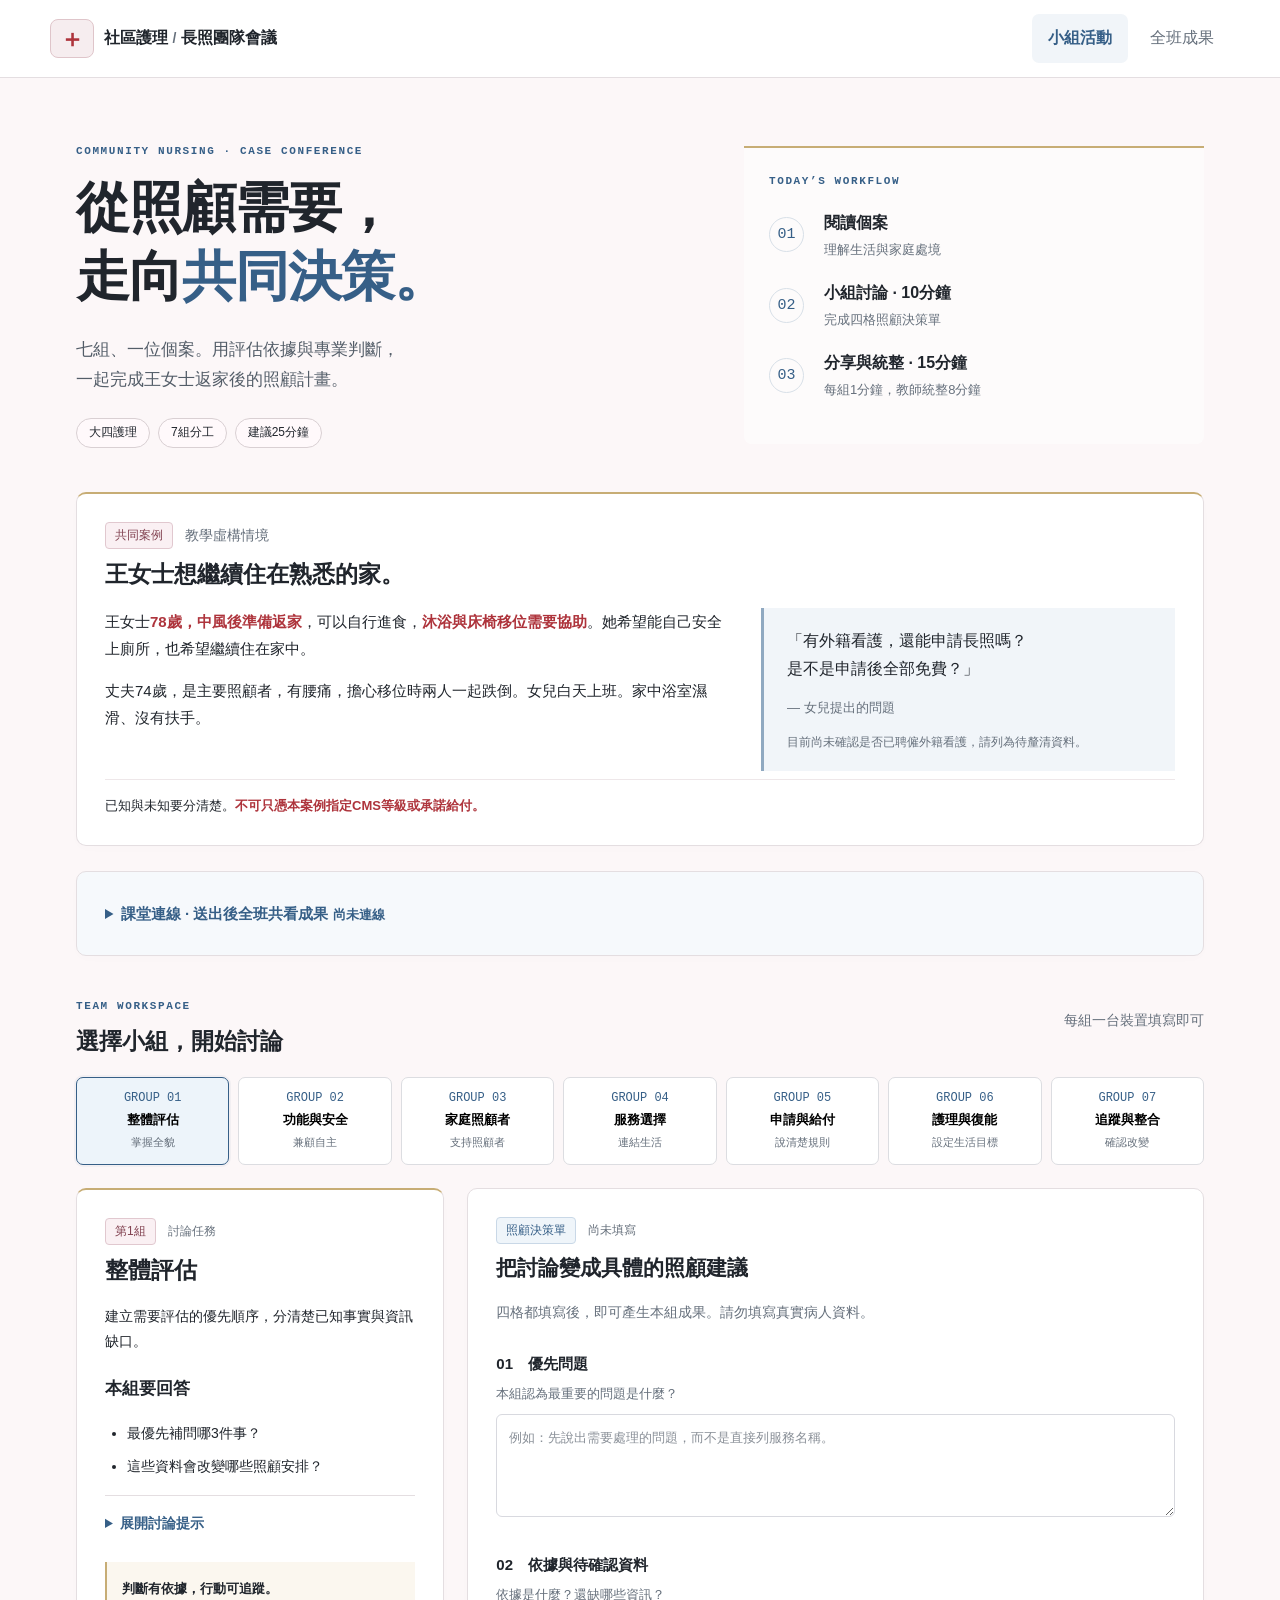
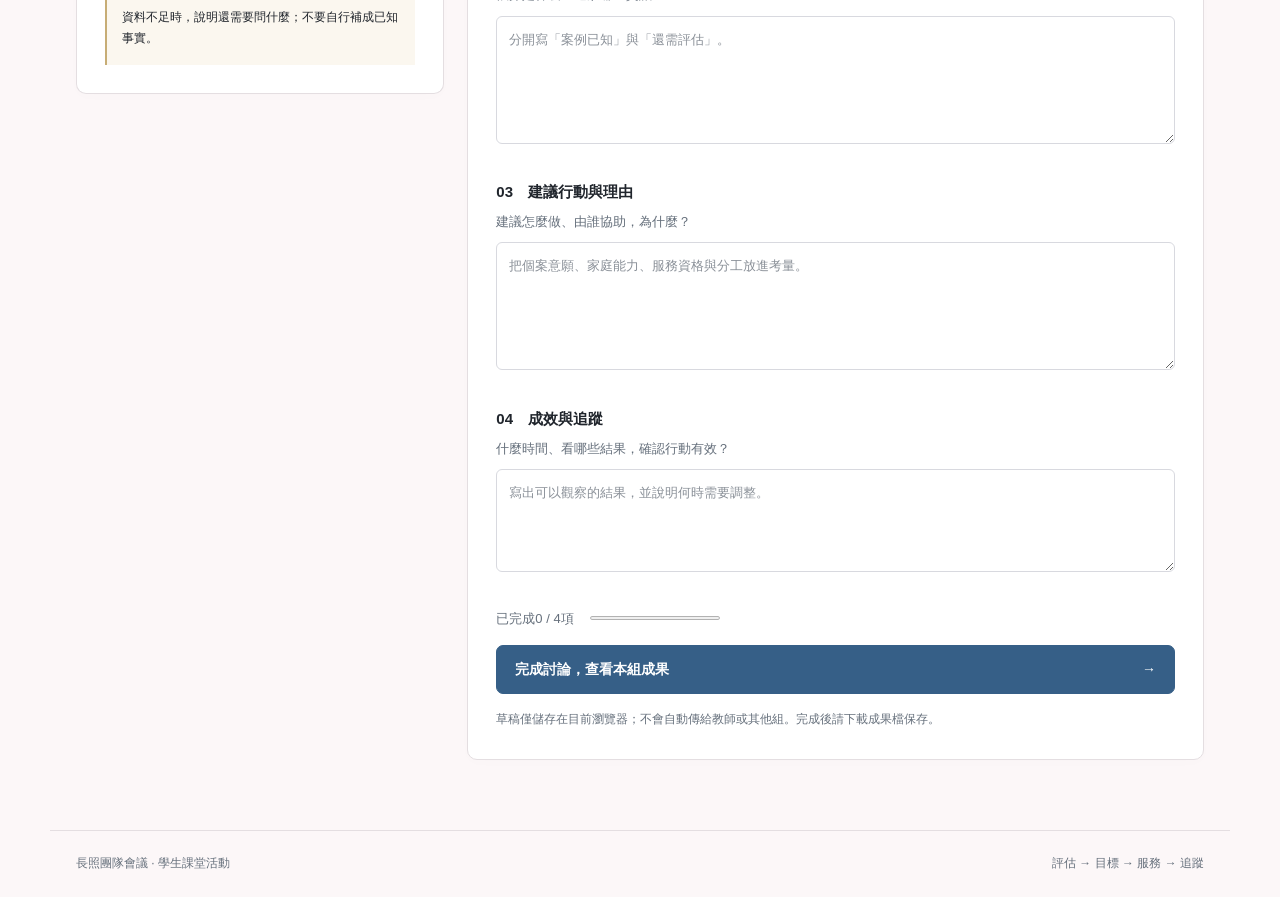
==== index.html @ e054b3e8 "Build seven-group long-term care classroom activity with shared results" ====
<!doctype html>
<html lang="zh-Hant">
<head><meta charset="utf-8"><meta name="viewport" content="width=device-width,initial-scale=1"><meta name="theme-color" content="#fcf6f7"><meta name="description" content="大四護理學生七組長期照護團隊會議：討論、完成照顧決策單並立即查看成果。"><title>長照團隊會議｜課堂協作</title><link rel="stylesheet" href="style.css"><script defer src="config.js"></script><script defer src="activity.js"></script><script defer src="app.js"></script></head>
<body>
<a class="skip" href="#workspace">跳到討論任務</a>
<header><a class="brand" href="#"><span class="brand-icon" aria-hidden="true">＋</span><span>社區護理 <span class="muted">/</span> 長照團隊會議</span></a><nav aria-label="活動模式"><button id="studentTab" class="tab active" aria-pressed="true">小組活動</button><button id="teacherTab" class="tab" aria-pressed="false">全班成果</button></nav></header>
<main>
<section class="hero"><div><p class="eyebrow">COMMUNITY NURSING · CASE CONFERENCE</p><h1>從照顧需要，<br>走向<span class="blue">共同決策。</span></h1><p class="intro">七組、一位個案。用評估依據與專業判斷，<br class="desktop">一起完成王女士返家後的照顧計畫。</p><div class="pills"><span>大四護理</span><span>7組分工</span><span>建議25分鐘</span></div></div><aside class="route"><p class="eyebrow">TODAY’S WORKFLOW</p><ol><li><span>01</span><div><b>閱讀個案</b><small>理解生活與家庭處境</small></div></li><li><span>02</span><div><b>小組討論 · 10分鐘</b><small>完成四格照顧決策單</small></div></li><li><span>03</span><div><b>分享與統整 · 15分鐘</b><small>每組1分鐘，教師統整8分鐘</small></div></li></ol></aside></section>
<section class="case card" aria-labelledby="caseTitle"><div class="section-label"><span class="tag">共同案例</span><span class="muted">教學虛構情境</span></div><h2 id="caseTitle">王女士想繼續住在熟悉的家。</h2><div class="case-grid"><div><p>王女士<strong>78歲，中風後準備返家</strong>，可以自行進食，<strong>沐浴與床椅移位需要協助</strong>。她希望能自己安全上廁所，也希望繼續住在家中。</p><p>丈夫74歲，是主要照顧者，有腰痛，擔心移位時兩人一起跌倒。女兒白天上班。家中浴室濕滑、沒有扶手。</p></div><blockquote>「有外籍看護，還能申請長照嗎？<br>是不是申請後全部免費？」<cite>— 女兒提出的問題</cite><small>目前尚未確認是否已聘僱外籍看護，請列為待釐清資料。</small></blockquote></div><p class="case-note">已知與未知要分清楚。<strong>不可只憑本案例指定CMS等級或承諾給付。</strong></p></section>
<section id="studentView"><div class="section-head" id="workspace"><div><p class="eyebrow">TEAM WORKSPACE</p><h2>選擇小組，開始討論</h2></div><p class="muted">每組一台裝置填寫即可</p></div><div id="groupPicker" class="group-grid" aria-label="選擇組別"></div>
<div class="work-layout"><aside class="mission card"><div class="section-label"><span id="groupTag" class="tag"></span><span>討論任務</span></div><h2 id="missionTitle"></h2><p id="missionDescription"></p><h3>本組要回答</h3><ul id="missionQuestions"></ul><details><summary>展開討論提示</summary><p id="missionHint"></p></details><div class="principle"><b>判斷有依據，行動可追蹤。</b><p>資料不足時，說明還需要問什麼；不要自行補成已知事實。</p></div></aside>
<section class="decision card" aria-labelledby="decisionTitle"><div class="section-label"><span class="tag blue-tag">照顧決策單</span><span id="saveStatus" role="status">尚未填寫</span></div><h2 id="decisionTitle">把討論變成具體的照顧建議</h2><p class="muted">四格都填寫後，即可產生本組成果。請勿填寫真實病人資料。</p><form id="decisionForm"><label class="field"><span><b>01　優先問題</b><small>本組認為最重要的問題是什麼？</small></span><textarea id="problem" name="problem" rows="3" required maxlength="1500" placeholder="例如：先說出需要處理的問題，而不是直接列服務名稱。"></textarea></label><label class="field"><span><b>02　依據與待確認資料</b><small>依據是什麼？還缺哪些資訊？</small></span><textarea id="evidence" name="evidence" rows="4" required maxlength="1500" placeholder="分開寫「案例已知」與「還需評估」。"></textarea></label><label class="field"><span><b>03　建議行動與理由</b><small>建議怎麼做、由誰協助，為什麼？</small></span><textarea id="action" name="action" rows="4" required maxlength="1500" placeholder="把個案意願、家庭能力、服務資格與分工放進考量。"></textarea></label><label class="field"><span><b>04　成效與追蹤</b><small>什麼時間、看哪些結果，確認行動有效？</small></span><textarea id="outcome" name="outcome" rows="3" required maxlength="1500" placeholder="寫出可以觀察的結果，並說明何時需要調整。"></textarea></label><div class="completion"><span id="progressText">已完成0 / 4項</span><progress id="progress" max="4" value="0" aria-label="填寫進度"></progress></div><p id="formError" class="error" role="alert"></p><button class="primary wide" type="submit">完成討論，查看本組成果 <span aria-hidden="true">→</span></button></form><p class="local-note">草稿僅儲存在目前瀏覽器；不會自動傳給教師或其他組。完成後請下載成果檔保存。</p></section></div>
<section id="result" class="card result" hidden tabindex="-1" aria-labelledby="resultTitle"><div class="section-label"><span class="tag">討論已完成</span><span id="resultDate" class="muted"></span></div><h2 id="resultTitle"></h2><p class="muted">這是你們的討論紀錄。以下參考思路供比較與修正，沒有自動判分。</p><div id="resultCards" class="result-grid"></div><div class="statement"><h3>一分鐘口頭報告</h3><p id="reportSentence"></p></div><details class="reference"><summary>完成後對照：本組參考思路</summary><ul id="referenceList"></ul></details><section class="self-review"><h3>成果自我檢視</h3><p class="muted">逐項確認，可回到上方修改後重新產生成果。</p><div id="reviewList"></div><p id="reviewStatus" role="status"></p></section><div class="actions"><button id="downloadJson" class="primary">下載成果檔（交給教師）</button><button id="downloadMd" class="secondary">下載文字紀錄</button><button id="printResult" class="secondary">列印 / 存成PDF</button><button id="editResult" class="text-button">回到決策單修改</button></div></section></section>
<section id="teacherView" hidden><div class="section-head"><div><p class="eyebrow">CLASS SYNTHESIS</p><h2>七組成果，共同拼成照顧計畫</h2></div><span id="classCount" class="tag">0 / 7組</span></div><section class="card import-card"><h3>全班都能查看七組成果</h3><p>連線後，這裡顯示已送出的成果，<strong>每15秒自動更新</strong>，也可手動重新整理。各組可比較不同觀點，但無法直接修改別組已送出的內容。</p><details><summary>未連線時：用下載檔彙整</summary><p>收集各組JSON成果檔匯入，可在本機彙整；同組重複匯入保留較新版本。連線模式只顯示伺服器成果。</p><label class="file-label">選擇成果檔<input id="importFiles" type="file" accept=".json,application/json" multiple></label><p id="importStatus" role="status"></p></details><button id="downloadClass" class="secondary">下載全班彙整文字</button><details><summary>課堂分享方式</summary><ol><li>每組完成四格決策單，產生成果並送出至全班。</li><li>切換「全班成果」，閱讀其他組的問題、依據與建議。</li><li>各組1分鐘報告，教師依評估→目標→服務→追蹤整合。</li></ol></details></section><div id="classResults" class="class-grid"></div><aside class="card synthesis"><h3>一起討論</h3><p>建議是否回應王女士的意願？家屬做得到嗎？哪些資料還沒確認？服務開始後，要看什麼結果？</p><p class="muted">「資料不足而提出補評估」也是專業判斷。可依判斷依據、可行性、尊重個案與追蹤方式給予回饋。</p></aside></section>
</main><footer><span>長照團隊會議 · 學生課堂活動</span><span>評估 → 目標 → 服務 → 追蹤</span></footer><div id="toast" class="toast" role="status" hidden></div>
</body></html>
---- style.css ----
:root{--bg:#fcf7f8;--paper:#fff;--ink:#20252c;--muted:#66707c;--blue:#365f87;--gold:#c7ad75;--red:#ae343c;--line:#e4dee1;--soft:#f1f5f9}*{box-sizing:border-box}html{scroll-behavior:smooth;scroll-padding-top:95px}body{margin:0;background:var(--bg);color:var(--ink);font:16px/1.8 -apple-system,BlinkMacSystemFont,"Segoe UI","Microsoft JhengHei",sans-serif}button,input,textarea{font:inherit}button,a,label.file-label{touch-action:manipulation}button{cursor:pointer}button:disabled{opacity:.55;cursor:wait}button:focus-visible,a:focus-visible,summary:focus-visible,input:focus-visible,textarea:focus-visible{outline:3px solid #537eae;outline-offset:4px}a{color:var(--blue)}button{border-radius:7px}header{height:78px;border-bottom:1px solid var(--line);display:flex;align-items:center;justify-content:space-between;gap:15px;padding:0 max(25px,calc((100vw - 1180px)/2));background:rgba(255,255,255,.97);position:sticky;top:0;z-index:5}.brand{text-decoration:none;color:var(--ink);font-weight:700;display:flex;align-items:center;gap:10px;line-height:1.4}.brand-icon{background:#f6edef;color:var(--red);border:1px solid #dfc5ca;border-radius:8px;padding:2px 9px;font-size:24px}nav{display:flex;gap:6px}.tab{border:0;background:transparent;color:var(--muted);padding:10px 16px}.tab.active{background:var(--soft);color:var(--blue);font-weight:700}main{max-width:1180px;margin:auto;padding:0 26px 70px}.hero{display:grid;grid-template-columns:1.3fr 1fr;gap:70px;padding:65px 0 44px;align-items:center}.eyebrow{font:600 11px/1.6 ui-monospace,Consolas,monospace;letter-spacing:1.6px;color:var(--blue);margin:0 0 12px}h1{font-size:clamp(34px,4.3vw,54px);line-height:1.28;letter-spacing:-1px;margin:0 0 24px}h2{font-size:23px;line-height:1.5;margin:8px 0 16px}h3{font-size:17px;margin:20px 0 10px}p{margin:0 0 15px}.blue{color:var(--blue)}.intro{color:#535d68;font-size:17px}.muted{color:var(--muted);font-size:14px}.pills{display:flex;gap:8px;margin-top:22px;flex-wrap:wrap}.pills span{font-size:12px;padding:3px 12px;border:1px solid #d9d0d3;border-radius:30px;background:#fff9fb}.route{border-top:2px solid var(--gold);padding:25px;background:#ffffff8c;border-radius:0 0 8px 8px}.route ol{list-style:none;padding:0;margin:18px 0 0}.route li{display:flex;gap:20px;align-items:center;margin:18px 0}.route li>span{font:15px ui-monospace,monospace;color:var(--blue);border:1px solid #d8e0e8;border-radius:50%;width:35px;height:35px;display:grid;place-items:center;flex:none}.route small{display:block;color:var(--muted);font-size:13px}.card{background:var(--paper);border:1px solid var(--line);border-radius:10px;padding:28px;box-shadow:0 3px 12px #25233003}.case{border-top:2px solid var(--gold)}.section-label{display:flex;align-items:center;gap:12px;font-size:12px;color:var(--muted);flex-wrap:wrap}.tag{display:inline-block;border:1px solid #e1c8cf;background:#faf0f3;color:#824251;border-radius:4px;font-size:12px;padding:2px 9px}.blue-tag{background:#eff5fa;border-color:#c9d8e7;color:var(--blue)}.case-grid{display:grid;grid-template-columns:1.5fr 1fr;gap:35px}.case p{font-size:15px}strong{color:var(--red);font-weight:750}blockquote{margin:0;background:var(--soft);border-left:3px solid #90a9c1;padding:19px 23px;font-size:16px}cite{display:block;font-style:normal;font-size:13px;color:var(--muted);margin:12px 0}blockquote small{display:block;font-size:12px;line-height:1.7;color:var(--muted)}.case-note{margin:8px 0 0!important;border-top:1px solid #eee7e9;padding-top:14px;font-size:13px!important}.section-head{display:flex;align-items:center;justify-content:space-between;gap:20px;margin:42px 0 18px}.section-head h2{margin-bottom:0}.section-head .eyebrow{margin-bottom:6px}.group-grid{display:grid;grid-template-columns:repeat(7,1fr);gap:9px;margin-bottom:23px}.group-button{border:1px solid #dcdde1;background:#fff;padding:13px 5px;text-align:left;display:flex;flex-direction:column;align-items:center;line-height:1.5;gap:5px}.group-button small{color:var(--muted);font-size:11px}.group-button b{font-size:13px}.group-button.active{border:1.5px solid var(--blue);background:#edf4fa;box-shadow:0 0 0 2px #365f870c}.group-button>span{font:12px ui-monospace,monospace;color:var(--blue)}.work-layout{display:grid;grid-template-columns:.8fr 1.6fr;gap:23px;align-items:start}.mission{position:sticky;top:100px;border-top:2px solid var(--gold)}.mission p,.mission li{font-size:14px}.mission ul{padding-left:22px}.mission li{margin:8px 0}.mission details{border-top:1px solid var(--line);padding-top:15px}summary{cursor:pointer;color:var(--blue);font-weight:600;font-size:14px}details p{margin-top:12px}.principle{background:#fbf7ef;border-left:2px solid var(--gold);padding:15px;margin-top:26px;font-size:13px}.principle p{font-size:12px;margin:6px 0 0}.decision h2{font-size:21px}.field{display:block;margin:25px 0}.field span{display:block;margin-bottom:9px}.field b{font-size:15px}.field small{display:block;font-size:13px;color:var(--muted);margin:3px 0 0}textarea,input{border:1px solid #d8d9df;border-radius:6px;background:#fff;color:var(--ink);padding:12px;width:100%;font-size:15px}textarea{resize:vertical;min-height:100px;line-height:1.7}textarea::placeholder{color:#8a9098;font-size:13px}.completion{display:flex;align-items:center;gap:16px;color:var(--muted);font-size:13px;margin-bottom:15px}progress{width:130px;height:8px;accent-color:var(--blue)}.primary{background:var(--blue);color:#fff;border:1px solid var(--blue);padding:11px 18px;font-size:14px;font-weight:600}.primary:hover{background:#284d71}.secondary,.file-label{background:#fff;border:1px solid #ced7e1;padding:10px 16px;color:var(--blue);font-size:14px;display:inline-block;cursor:pointer}.secondary:hover{background:var(--soft)}.wide{width:100%;display:flex;justify-content:space-between}.text-button{border:0;background:none;color:var(--blue);text-decoration:underline;font-size:14px;padding:10px}.local-note{font-size:12px;color:var(--muted);margin:15px 0 0}.error{color:var(--red);font-size:14px}.result{margin-top:30px;border-top:3px solid var(--blue)}.result-grid{display:grid;grid-template-columns:1fr 1fr;gap:15px;margin-top:24px}.answer-card{border:1px solid var(--line);padding:20px;border-radius:6px;min-width:0}.answer-card h3{margin:0 0 10px;font-size:14px;color:var(--blue)}.answer-card p,.statement p,.class-answer{white-space:pre-wrap;overflow-wrap:anywhere;font-size:15px}.statement{background:#f8f4ec;border-left:3px solid var(--gold);padding:18px 22px;margin:24px 0}.statement h3{margin-top:0}.statement p{margin-bottom:0}.reference{border:1px solid #dbe4ed;border-radius:7px;padding:18px 22px}.reference li{font-size:14px;margin:10px 0}.self-review{margin:25px 0}.check{display:flex;align-items:flex-start;gap:10px;margin:10px 0;font-size:14px}.check input{width:17px;height:17px;flex:none;margin-top:5px;accent-color:var(--blue)}.actions{display:flex;gap:10px;flex-wrap:wrap;border-top:1px solid var(--line);padding-top:22px}footer{max-width:1180px;margin:auto;border-top:1px solid var(--line);padding:22px 26px;display:flex;justify-content:space-between;color:var(--muted);font-size:12px}.toast{position:fixed;bottom:25px;left:50%;transform:translateX(-50%);background:#263748;color:#fff;padding:13px 24px;border-radius:8px;box-shadow:0 4px 20px #0002;z-index:20;max-width:90vw}.skip{position:fixed;left:10px;top:-100px;z-index:99;background:#fff;padding:10px}.skip:focus{top:10px}.import-card p{font-size:14px}.file-label{position:relative;overflow:hidden;border-radius:6px;margin-right:10px}.file-label input{position:absolute;inset:0;opacity:0;cursor:pointer}.class-grid{display:grid;grid-template-columns:1fr 1fr;gap:20px;margin-top:25px}.class-card{border-top:2px solid var(--gold)}.class-card.empty{background:transparent;border-style:dashed;box-shadow:none}.class-card h3{margin-top:0;font-size:19px}.class-card h4{font-size:13px;color:var(--blue);margin:16px 0 5px}.class-card .class-answer{font-size:14px}.synthesis{margin-top:25px}.connection{margin:25px 0 0;background:#f6f9fc}.connection summary{font-size:15px}.connection-grid{display:grid;grid-template-columns:1fr 1fr;gap:16px;margin:15px 0}.connection label{font-size:13px}.connection input{margin-top:5px}.status-dot{font-size:13px;color:var(--blue)}.sync-bar{display:flex;gap:12px;align-items:center;flex-wrap:wrap;margin:15px 0}.sync-help{font-size:13px;color:var(--muted)}[hidden]{display:none!important}
@media(max-width:850px){.hero{gap:25px;padding:40px 0;grid-template-columns:1.15fr 1fr}.group-grid{grid-template-columns:repeat(4,1fr)}.work-layout{grid-template-columns:1fr}.mission{position:static}.case-grid{grid-template-columns:1fr;gap:12px}.mission ul{display:flex;gap:30px;flex-wrap:wrap}.mission h2{font-size:21px}.mission .principle{margin-top:16px}.mission li{margin:0}.hero h1{font-size:38px}.brand{font-size:14px}.tab{padding:9px}.route{padding:18px}}
@media(max-width:560px){header{height:auto;min-height:75px;padding:13px 17px;align-items:flex-start;flex-direction:column;gap:10px;position:relative}nav{width:100%}.tab{flex:1;text-align:center}main{padding:0 17px 40px}.hero{grid-template-columns:1fr;padding:35px 0 25px;gap:22px}.hero h1{font-size:36px;margin-bottom:17px}.intro{font-size:15px}.route{padding:15px 20px}.route ol{margin-top:5px}.route li{margin:12px 0}.route .eyebrow{margin-bottom:0}.card{padding:22px 18px}.case h2{font-size:21px}.section-head{align-items:flex-start;flex-direction:column;gap:0}.section-head>p{margin-top:7px}.group-grid{gap:7px}.group-button b{font-size:12px}.group-button{padding:11px 2px}.result-grid,.class-grid,.connection-grid{grid-template-columns:1fr}.result h2{font-size:21px}.actions{flex-direction:column}.actions button{width:100%}footer{display:block;padding:20px 17px}footer span{display:block}.desktop{display:none}.decision h2{font-size:20px}}
@media print{header,.hero,.case,#groupPicker,.work-layout,.connection,footer,.actions,.self-review,.reference,#studentView>.section-head,.import-card,.synthesis,.toast{display:none!important}body{background:white;font-size:12pt}main{max-width:none;padding:0}.card{box-shadow:none;border:1px solid #bbb;break-inside:avoid}.result{display:block;margin:0;border-top:2px solid #333}.result-grid{grid-template-columns:1fr 1fr}.answer-card{break-inside:avoid}.class-grid{display:block}.class-card{margin-bottom:20px}.class-card.empty{display:none}.statement{background:white}.result>p{font-size:10pt}}
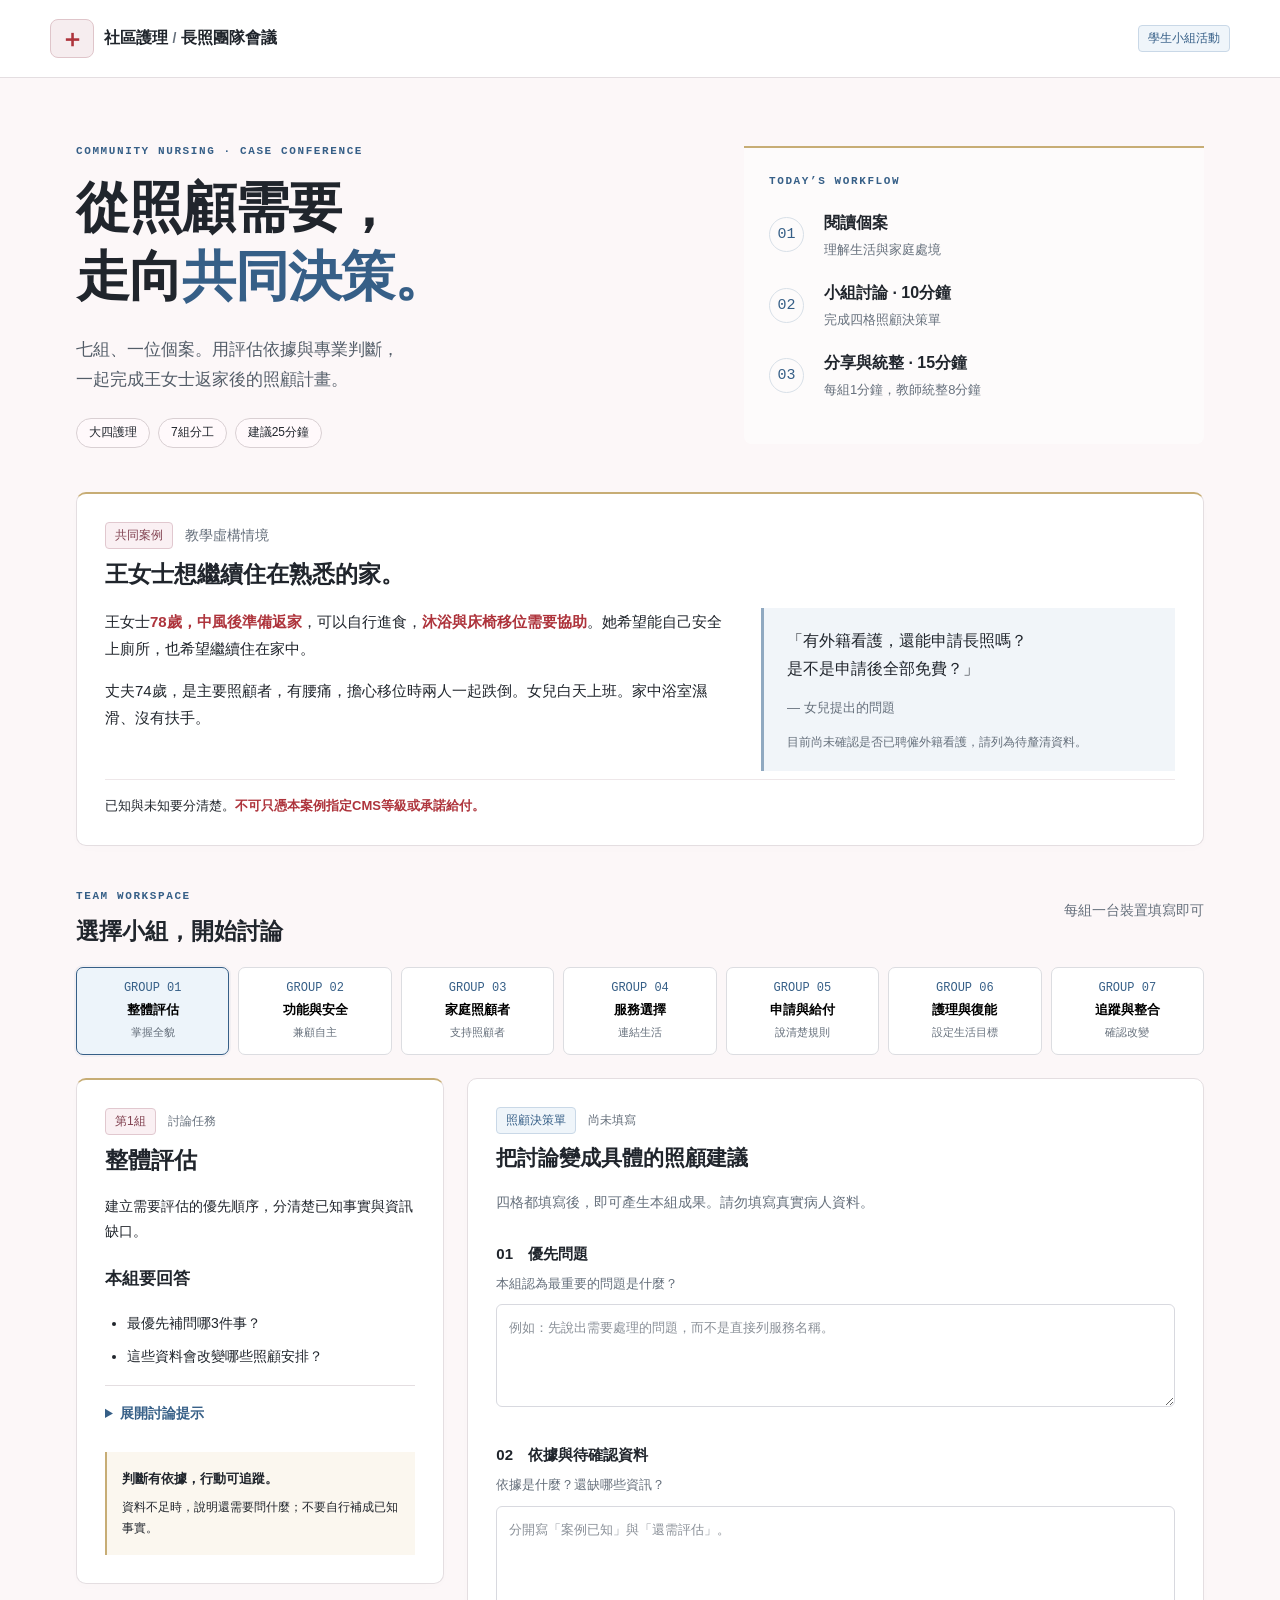
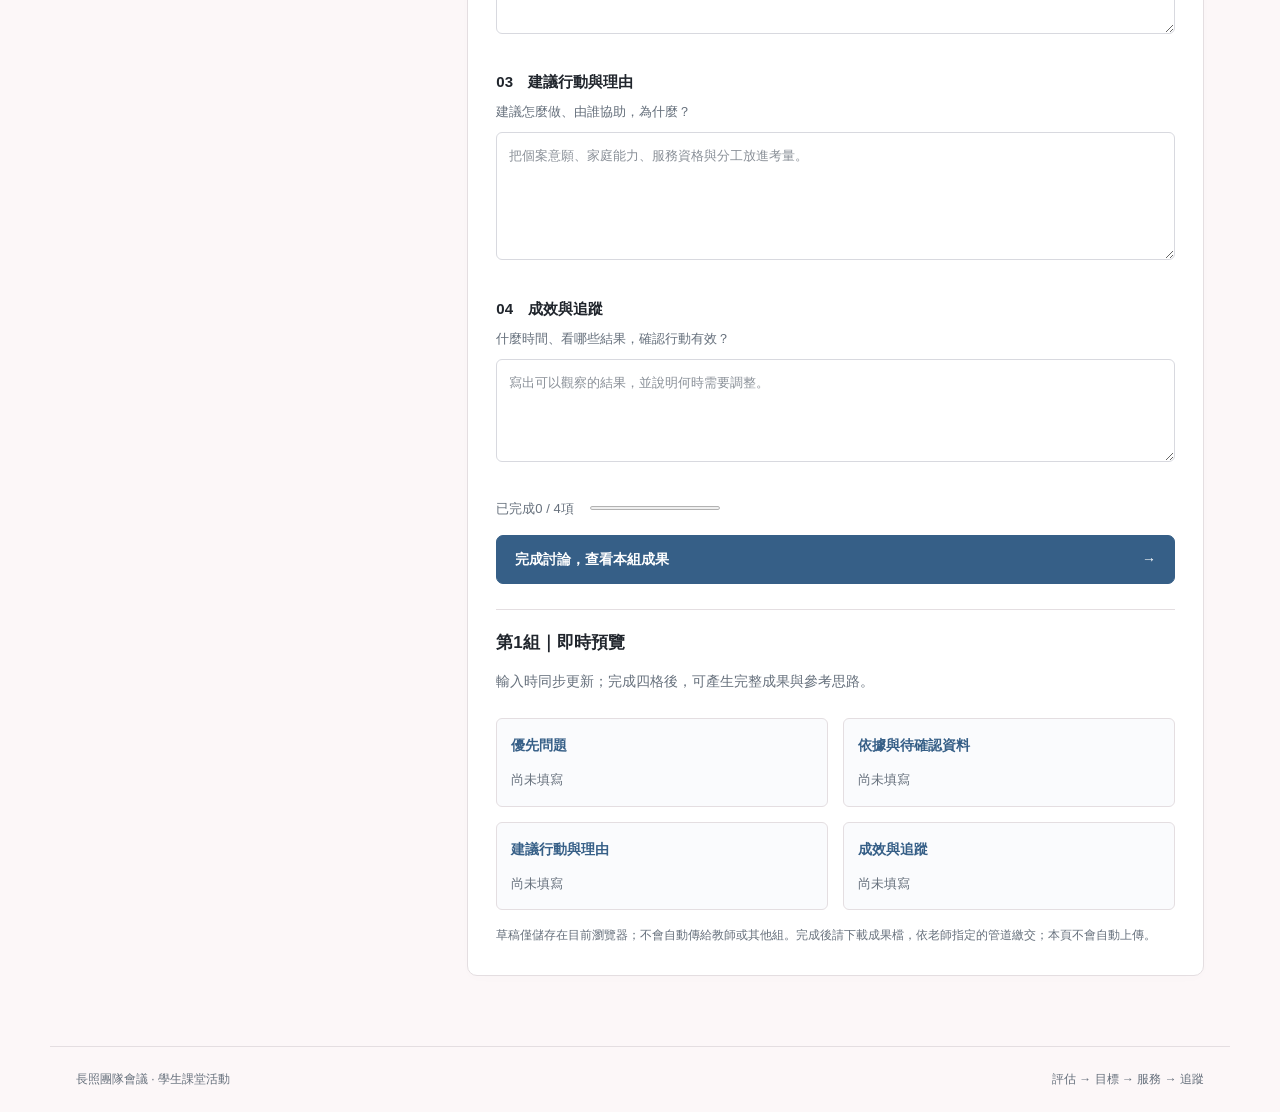
==== commit 5c963110: "Simplify to student live preview and private local teacher aggregation" ====
--- a/index.html
+++ b/index.html
@@ -1,16 +1,15 @@
 <!doctype html>
 <html lang="zh-Hant">
-<head><meta charset="utf-8"><meta name="viewport" content="width=device-width,initial-scale=1"><meta name="theme-color" content="#fcf6f7"><meta name="description" content="大四護理學生七組長期照護團隊會議：討論、完成照顧決策單並立即查看成果。"><title>長照團隊會議｜課堂協作</title><link rel="stylesheet" href="style.css"><script defer src="config.js"></script><script defer src="activity.js"></script><script defer src="app.js"></script></head>
+<head><meta charset="utf-8"><meta name="viewport" content="width=device-width,initial-scale=1"><meta name="theme-color" content="#fcf6f7"><meta name="description" content="大四護理學生七組長期照護團隊會議：討論、完成照顧決策單並立即查看成果。"><title>長照團隊會議｜課堂協作</title><link rel="stylesheet" href="style.css"><script defer src="activity.js"></script><script defer src="app.js"></script></head>
 <body>
 <a class="skip" href="#workspace">跳到討論任務</a>
-<header><a class="brand" href="#"><span class="brand-icon" aria-hidden="true">＋</span><span>社區護理 <span class="muted">/</span> 長照團隊會議</span></a><nav aria-label="活動模式"><button id="studentTab" class="tab active" aria-pressed="true">小組活動</button><button id="teacherTab" class="tab" aria-pressed="false">全班成果</button></nav></header>
+<header><a class="brand" href="#"><span class="brand-icon" aria-hidden="true">＋</span><span>社區護理 <span class="muted">/</span> 長照團隊會議</span></a><span class="tag blue-tag">學生小組活動</span></header>
 <main>
 <section class="hero"><div><p class="eyebrow">COMMUNITY NURSING · CASE CONFERENCE</p><h1>從照顧需要，<br>走向<span class="blue">共同決策。</span></h1><p class="intro">七組、一位個案。用評估依據與專業判斷，<br class="desktop">一起完成王女士返家後的照顧計畫。</p><div class="pills"><span>大四護理</span><span>7組分工</span><span>建議25分鐘</span></div></div><aside class="route"><p class="eyebrow">TODAY’S WORKFLOW</p><ol><li><span>01</span><div><b>閱讀個案</b><small>理解生活與家庭處境</small></div></li><li><span>02</span><div><b>小組討論 · 10分鐘</b><small>完成四格照顧決策單</small></div></li><li><span>03</span><div><b>分享與統整 · 15分鐘</b><small>每組1分鐘，教師統整8分鐘</small></div></li></ol></aside></section>
 <section class="case card" aria-labelledby="caseTitle"><div class="section-label"><span class="tag">共同案例</span><span class="muted">教學虛構情境</span></div><h2 id="caseTitle">王女士想繼續住在熟悉的家。</h2><div class="case-grid"><div><p>王女士<strong>78歲，中風後準備返家</strong>，可以自行進食，<strong>沐浴與床椅移位需要協助</strong>。她希望能自己安全上廁所，也希望繼續住在家中。</p><p>丈夫74歲，是主要照顧者，有腰痛，擔心移位時兩人一起跌倒。女兒白天上班。家中浴室濕滑、沒有扶手。</p></div><blockquote>「有外籍看護，還能申請長照嗎？<br>是不是申請後全部免費？」<cite>— 女兒提出的問題</cite><small>目前尚未確認是否已聘僱外籍看護，請列為待釐清資料。</small></blockquote></div><p class="case-note">已知與未知要分清楚。<strong>不可只憑本案例指定CMS等級或承諾給付。</strong></p></section>
 <section id="studentView"><div class="section-head" id="workspace"><div><p class="eyebrow">TEAM WORKSPACE</p><h2>選擇小組，開始討論</h2></div><p class="muted">每組一台裝置填寫即可</p></div><div id="groupPicker" class="group-grid" aria-label="選擇組別"></div>
 <div class="work-layout"><aside class="mission card"><div class="section-label"><span id="groupTag" class="tag"></span><span>討論任務</span></div><h2 id="missionTitle"></h2><p id="missionDescription"></p><h3>本組要回答</h3><ul id="missionQuestions"></ul><details><summary>展開討論提示</summary><p id="missionHint"></p></details><div class="principle"><b>判斷有依據，行動可追蹤。</b><p>資料不足時，說明還需要問什麼；不要自行補成已知事實。</p></div></aside>
-<section class="decision card" aria-labelledby="decisionTitle"><div class="section-label"><span class="tag blue-tag">照顧決策單</span><span id="saveStatus" role="status">尚未填寫</span></div><h2 id="decisionTitle">把討論變成具體的照顧建議</h2><p class="muted">四格都填寫後，即可產生本組成果。請勿填寫真實病人資料。</p><form id="decisionForm"><label class="field"><span><b>01　優先問題</b><small>本組認為最重要的問題是什麼？</small></span><textarea id="problem" name="problem" rows="3" required maxlength="1500" placeholder="例如：先說出需要處理的問題，而不是直接列服務名稱。"></textarea></label><label class="field"><span><b>02　依據與待確認資料</b><small>依據是什麼？還缺哪些資訊？</small></span><textarea id="evidence" name="evidence" rows="4" required maxlength="1500" placeholder="分開寫「案例已知」與「還需評估」。"></textarea></label><label class="field"><span><b>03　建議行動與理由</b><small>建議怎麼做、由誰協助，為什麼？</small></span><textarea id="action" name="action" rows="4" required maxlength="1500" placeholder="把個案意願、家庭能力、服務資格與分工放進考量。"></textarea></label><label class="field"><span><b>04　成效與追蹤</b><small>什麼時間、看哪些結果，確認行動有效？</small></span><textarea id="outcome" name="outcome" rows="3" required maxlength="1500" placeholder="寫出可以觀察的結果，並說明何時需要調整。"></textarea></label><div class="completion"><span id="progressText">已完成0 / 4項</span><progress id="progress" max="4" value="0" aria-label="填寫進度"></progress></div><p id="formError" class="error" role="alert"></p><button class="primary wide" type="submit">完成討論，查看本組成果 <span aria-hidden="true">→</span></button></form><p class="local-note">草稿僅儲存在目前瀏覽器；不會自動傳給教師或其他組。完成後請下載成果檔保存。</p></section></div>
-<section id="result" class="card result" hidden tabindex="-1" aria-labelledby="resultTitle"><div class="section-label"><span class="tag">討論已完成</span><span id="resultDate" class="muted"></span></div><h2 id="resultTitle"></h2><p class="muted">這是你們的討論紀錄。以下參考思路供比較與修正，沒有自動判分。</p><div id="resultCards" class="result-grid"></div><div class="statement"><h3>一分鐘口頭報告</h3><p id="reportSentence"></p></div><details class="reference"><summary>完成後對照：本組參考思路</summary><ul id="referenceList"></ul></details><section class="self-review"><h3>成果自我檢視</h3><p class="muted">逐項確認，可回到上方修改後重新產生成果。</p><div id="reviewList"></div><p id="reviewStatus" role="status"></p></section><div class="actions"><button id="downloadJson" class="primary">下載成果檔（交給教師）</button><button id="downloadMd" class="secondary">下載文字紀錄</button><button id="printResult" class="secondary">列印 / 存成PDF</button><button id="editResult" class="text-button">回到決策單修改</button></div></section></section>
-<section id="teacherView" hidden><div class="section-head"><div><p class="eyebrow">CLASS SYNTHESIS</p><h2>七組成果，共同拼成照顧計畫</h2></div><span id="classCount" class="tag">0 / 7組</span></div><section class="card import-card"><h3>全班都能查看七組成果</h3><p>連線後，這裡顯示已送出的成果，<strong>每15秒自動更新</strong>，也可手動重新整理。各組可比較不同觀點，但無法直接修改別組已送出的內容。</p><details><summary>未連線時：用下載檔彙整</summary><p>收集各組JSON成果檔匯入，可在本機彙整；同組重複匯入保留較新版本。連線模式只顯示伺服器成果。</p><label class="file-label">選擇成果檔<input id="importFiles" type="file" accept=".json,application/json" multiple></label><p id="importStatus" role="status"></p></details><button id="downloadClass" class="secondary">下載全班彙整文字</button><details><summary>課堂分享方式</summary><ol><li>每組完成四格決策單，產生成果並送出至全班。</li><li>切換「全班成果」，閱讀其他組的問題、依據與建議。</li><li>各組1分鐘報告，教師依評估→目標→服務→追蹤整合。</li></ol></details></section><div id="classResults" class="class-grid"></div><aside class="card synthesis"><h3>一起討論</h3><p>建議是否回應王女士的意願？家屬做得到嗎？哪些資料還沒確認？服務開始後，要看什麼結果？</p><p class="muted">「資料不足而提出補評估」也是專業判斷。可依判斷依據、可行性、尊重個案與追蹤方式給予回饋。</p></aside></section>
+<section class="decision card" aria-labelledby="decisionTitle"><div class="section-label"><span class="tag blue-tag">照顧決策單</span><span id="saveStatus" role="status">尚未填寫</span></div><h2 id="decisionTitle">把討論變成具體的照顧建議</h2><p class="muted">四格都填寫後，即可產生本組成果。請勿填寫真實病人資料。</p><form id="decisionForm"><label class="field"><span><b>01　優先問題</b><small>本組認為最重要的問題是什麼？</small></span><textarea id="problem" name="problem" rows="3" required maxlength="1500" placeholder="例如：先說出需要處理的問題，而不是直接列服務名稱。"></textarea></label><label class="field"><span><b>02　依據與待確認資料</b><small>依據是什麼？還缺哪些資訊？</small></span><textarea id="evidence" name="evidence" rows="4" required maxlength="1500" placeholder="分開寫「案例已知」與「還需評估」。"></textarea></label><label class="field"><span><b>03　建議行動與理由</b><small>建議怎麼做、由誰協助，為什麼？</small></span><textarea id="action" name="action" rows="4" required maxlength="1500" placeholder="把個案意願、家庭能力、服務資格與分工放進考量。"></textarea></label><label class="field"><span><b>04　成效與追蹤</b><small>什麼時間、看哪些結果，確認行動有效？</small></span><textarea id="outcome" name="outcome" rows="3" required maxlength="1500" placeholder="寫出可以觀察的結果，並說明何時需要調整。"></textarea></label><div class="completion"><span id="progressText">已完成0 / 4項</span><progress id="progress" max="4" value="0" aria-label="填寫進度"></progress></div><p id="formError" class="error" role="alert"></p><button class="primary wide" type="submit">完成討論，查看本組成果 <span aria-hidden="true">→</span></button></form><section class="live-preview" aria-labelledby="liveTitle"><h3 id="liveTitle">本組即時預覽</h3><p class="muted">輸入時同步更新；完成四格後，可產生完整成果與參考思路。</p><div id="liveCards" class="result-grid"></div></section><p class="local-note">草稿僅儲存在目前瀏覽器；不會自動傳給教師或其他組。完成後請下載成果檔，依老師指定的管道繳交；本頁不會自動上傳。</p></section></div>
+<section id="result" class="card result" hidden tabindex="-1" aria-labelledby="resultTitle"><div class="section-label"><span class="tag">討論已完成</span><span id="resultDate" class="muted"></span></div><h2 id="resultTitle"></h2><p class="muted">這是你們的討論紀錄。以下參考思路供比較與修正，沒有自動判分。</p><div id="resultCards" class="result-grid"></div><div class="statement"><h3>一分鐘口頭報告</h3><p id="reportSentence"></p></div><details class="reference"><summary>完成後對照：本組參考思路</summary><ul id="referenceList"></ul></details><section class="self-review"><h3>成果自我檢視</h3><p class="muted">逐項確認，可回到上方修改後重新產生成果。</p><div id="reviewList"></div><p id="reviewStatus" role="status"></p></section><div class="handoff"><h3>最後一步：下載並繳交</h3><p>請下載本組成果檔，依老師指定的管道交給老師。<strong>看到成果不代表已繳交。</strong>老師匯入檔案後，才會收到本組內容。</p><p id="downloadStatus" role="status" class="muted"></p></div><div class="actions"><button id="downloadJson" class="primary">下載成果檔（交給教師）</button><button id="downloadMd" class="secondary">下載文字紀錄</button><button id="printResult" class="secondary">列印 / 存成PDF</button><button id="editResult" class="text-button">回到決策單修改</button></div></section></section>
 </main><footer><span>長照團隊會議 · 學生課堂活動</span><span>評估 → 目標 → 服務 → 追蹤</span></footer><div id="toast" class="toast" role="status" hidden></div>
 </body></html>
--- a/style.css
+++ b/style.css
@@ -2,3 +2,5 @@
 @media(max-width:850px){.hero{gap:25px;padding:40px 0;grid-template-columns:1.15fr 1fr}.group-grid{grid-template-columns:repeat(4,1fr)}.work-layout{grid-template-columns:1fr}.mission{position:static}.case-grid{grid-template-columns:1fr;gap:12px}.mission ul{display:flex;gap:30px;flex-wrap:wrap}.mission h2{font-size:21px}.mission .principle{margin-top:16px}.mission li{margin:0}.hero h1{font-size:38px}.brand{font-size:14px}.tab{padding:9px}.route{padding:18px}}
 @media(max-width:560px){header{height:auto;min-height:75px;padding:13px 17px;align-items:flex-start;flex-direction:column;gap:10px;position:relative}nav{width:100%}.tab{flex:1;text-align:center}main{padding:0 17px 40px}.hero{grid-template-columns:1fr;padding:35px 0 25px;gap:22px}.hero h1{font-size:36px;margin-bottom:17px}.intro{font-size:15px}.route{padding:15px 20px}.route ol{margin-top:5px}.route li{margin:12px 0}.route .eyebrow{margin-bottom:0}.card{padding:22px 18px}.case h2{font-size:21px}.section-head{align-items:flex-start;flex-direction:column;gap:0}.section-head>p{margin-top:7px}.group-grid{gap:7px}.group-button b{font-size:12px}.group-button{padding:11px 2px}.result-grid,.class-grid,.connection-grid{grid-template-columns:1fr}.result h2{font-size:21px}.actions{flex-direction:column}.actions button{width:100%}footer{display:block;padding:20px 17px}footer span{display:block}.desktop{display:none}.decision h2{font-size:20px}}
 @media print{header,.hero,.case,#groupPicker,.work-layout,.connection,footer,.actions,.self-review,.reference,#studentView>.section-head,.import-card,.synthesis,.toast{display:none!important}body{background:white;font-size:12pt}main{max-width:none;padding:0}.card{box-shadow:none;border:1px solid #bbb;break-inside:avoid}.result{display:block;margin:0;border-top:2px solid #333}.result-grid{grid-template-columns:1fr 1fr}.answer-card{break-inside:avoid}.class-grid{display:block}.class-card{margin-bottom:20px}.class-card.empty{display:none}.statement{background:white}.result>p{font-size:10pt}}
+
+.handoff{background:#fbf5e9;border-left:3px solid var(--gold);padding:18px 22px;margin:22px 0}.handoff h3{margin:0 0 8px}.handoff p{font-size:14px;margin-bottom:0}.live-preview{border-top:1px solid var(--line);padding-top:18px;margin-top:25px}.live-preview .answer-card{padding:14px;background:#fafbfd}.live-preview .answer-card p{font-size:13px;margin:0}.live-preview h3{margin-top:0}.teacher-intro{padding:55px 0 25px}.teacher-controls{display:flex;gap:15px;flex-wrap:wrap;align-items:center;justify-content:space-between}.teacher-controls .actions{border:0;padding:0}.teacher-controls label{font-size:14px}.teacher-controls select{font:inherit;padding:8px;color:var(--ink);background:#fff;border:1px solid var(--line);border-radius:5px}.class-card li{font-size:13px}.file-label:focus-within{outline:3px solid var(--blue);outline-offset:3px}@media(max-width:560px){.teacher-intro{padding-top:30px}.teacher-controls{display:block}.teacher-controls .actions{margin-top:15px}.teacher-controls select{width:100%;margin-top:6px}}@media print{.teacher-intro,.teacher-controls,.handoff,.live-preview{display:none!important}.teacher-main>.section-head{display:block}.class-card details{display:none}}
